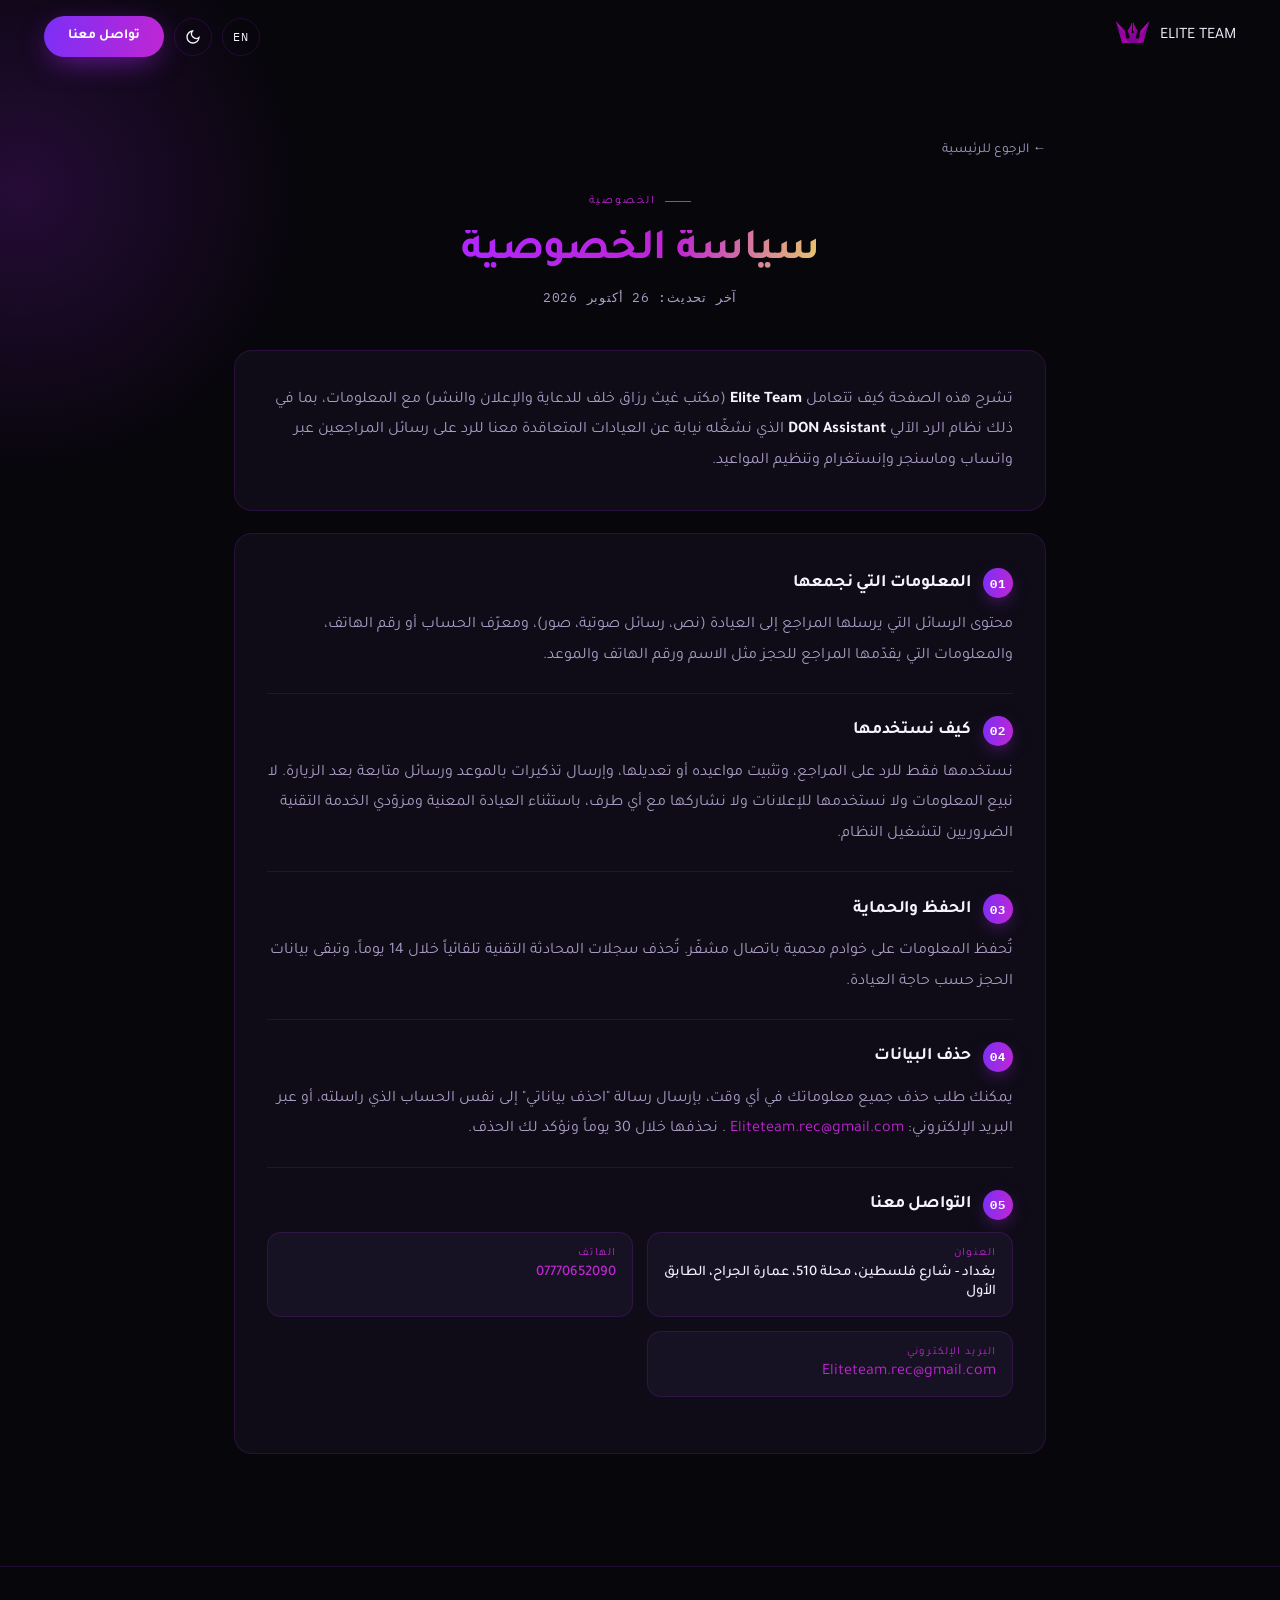
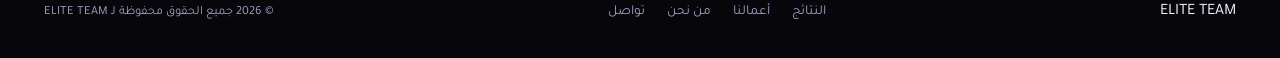
==== privacy/index.html @ 362922a3 "update" ====
<!doctype html>
<html lang="ar" dir="rtl" data-theme="dark">
  <head>
    <meta charset="UTF-8" />
    <meta name="viewport" content="width=device-width, initial-scale=1.0" />
    <link rel="icon" type="image/png" href="../images/logo.png" />
    <title
      data-ar="سياسة الخصوصية | Elite Team"
      data-en="Privacy Policy | Elite Team"
    >
      سياسة الخصوصية | Elite Team
    </title>
    <meta
      name="description"
      content="سياسة الخصوصية لـ Elite Team ونظام الرد الآلي DON Assistant"
    />

    <link rel="preconnect" href="https://fonts.googleapis.com" />
    <link rel="preconnect" href="https://fonts.gstatic.com" crossorigin />
    <link
      href="https://fonts.googleapis.com/css2?family=IBM+Plex+Mono:wght@400;500;600;700&family=Tajawal:wght@400;500;700;900&display=swap"
      rel="stylesheet"
    />

    <link rel="stylesheet" href="../style.css" />
    <link rel="stylesheet" href="styles.css" />
    <script src="../script.js" defer></script>
  </head>

  <body>
    <div class="scroll-progress" id="scrollProgress"></div>

    <!-- ================= NAV ================= -->
    <nav class="nav" id="nav">
      <div class="wrap nav-inner">
        <a href="../index.html#top" class="brand">
          <img src="../images/logo.png" alt="ELITE Logo" class="brand-logo" />
          <span class="brand-word">ELITE TEAM</span>
        </a>

        <div class="nav-actions">
          <button
            class="icon-btn mono"
            id="langToggle"
            title="Toggle language"
            type="button"
            aria-label="Toggle language"
          >
            EN
          </button>
          <button
            class="icon-btn"
            aria-label="Toggle theme"
            id="themeToggle"
            title="Toggle theme"
            type="button"
          >
            <svg
              id="themeIcon"
              width="16"
              height="16"
              viewBox="0 0 24 24"
              fill="none"
              stroke="currentColor"
              stroke-width="2"
            >
              <path d="M21 12.79A9 9 0 1 1 11.21 3 7 7 0 0 0 21 12.79z" />
            </svg>
          </button>
          <a href="../index.html#contact" class="cta-btn">
            <span data-ar="تواصل معنا" data-en="Contact Us">تواصل معنا</span>
          </a>
        </div>
      </div>
    </nav>

    <!-- ================= PRIVACY CONTENT ================= -->
    <section  class="privacy" id="privacy">
      <div class="wrap">
        <a class="privacy-back" href="../index.html">
          <span data-ar="← الرجوع للرئيسية" data-en="← Back to home"
            >← الرجوع للرئيسية</span
          >
        </a>

        <div class=" privacy-head" >
          <div class="eyebrow" data-ar="الخصوصية" data-en="Privacy">
            الخصوصية
          </div>
          <h2>
            <span 
              class="grad-text"
              data-ar="سياسة الخصوصية"
              data-en="Privacy Policy"
              >سياسة الخصوصية</span
            >
          </h2>
          <p
            class="privacy-date mono"
            data-ar="آخر تحديث: 26 أكتوبر 2026"
            data-en="Last updated: October 26, 2026"
          >
            آخر تحديث: 26 أكتوبر 2026
          </p>
        </div>

        <div class="privacy-card">
          <p
            data-ar="تشرح هذه الصفحة كيف تتعامل Elite Team (مكتب غيث رزاق خلف للدعاية والإعلان والنشر) مع المعلومات، بما في ذلك نظام الرد الآلي DON Assistant الذي نشغّله نيابة عن العيادات المتعاقدة معنا للرد على رسائل المراجعين عبر واتساب وماسنجر وإنستغرام وتنظيم المواعيد."
            data-en="This page explains how Elite Team (Ghaith Razzaq Khalaf Office for Advertising and Publishing) handles information, including DON Assistant, an automated messaging assistant we operate on behalf of partner clinics to reply to patient messages on WhatsApp, Messenger and Instagram and to manage appointments."
          >
            تشرح هذه الصفحة كيف تتعامل <strong>Elite Team</strong> (مكتب غيث
            رزاق خلف للدعاية والإعلان والنشر) مع المعلومات، بما في ذلك نظام الرد
            الآلي <strong>DON Assistant</strong> الذي نشغّله نيابة عن العيادات
            المتعاقدة معنا للرد على رسائل المراجعين عبر واتساب وماسنجر وإنستغرام
            وتنظيم المواعيد.
          </p>
        </div>

        <div class="privacy-card">
          <div class="p-section">
            <h3>
              <span class="p-num mono">01</span
              ><span
                data-ar="المعلومات التي نجمعها"
                data-en="Information We Collect"
                >المعلومات التي نجمعها</span
              >
            </h3>
            <p
              data-ar="محتوى الرسائل التي يرسلها المراجع إلى العيادة (نص، رسائل صوتية، صور)، ومعرّف الحساب أو رقم الهاتف، والمعلومات التي يقدّمها المراجع للحجز مثل الاسم ورقم الهاتف والموعد."
              data-en="Message content sent by the patient to the clinic (text, voice messages, images), the account ID or phone number, and booking details the patient provides such as name, phone number, and appointment time."
            >
              محتوى الرسائل التي يرسلها المراجع إلى العيادة (نص، رسائل صوتية،
              صور)، ومعرّف الحساب أو رقم الهاتف، والمعلومات التي يقدّمها المراجع
              للحجز مثل الاسم ورقم الهاتف والموعد.
            </p>
          </div>

          <div class="p-section">
            <h3>
              <span class="p-num mono">02</span
              ><span data-ar="كيف نستخدمها" data-en="How We Use It"
                >كيف نستخدمها</span
              >
            </h3>
            <p
              data-ar="نستخدمها فقط للرد على المراجع، وتثبيت مواعيده أو تعديلها، وإرسال تذكيرات بالموعد ورسائل متابعة بعد الزيارة. لا نبيع المعلومات ولا نستخدمها للإعلانات ولا نشاركها مع أي طرف، باستثناء العيادة المعنية ومزوّدي الخدمة التقنية الضروريين لتشغيل النظام."
              data-en="We use it only to reply to the patient, to book or change their appointment, and to send appointment reminders and follow-up messages after the visit. We do not sell this information, use it for advertising, or share it with anyone except the relevant clinic and the technical providers necessary to run the system."
            >
              نستخدمها فقط للرد على المراجع، وتثبيت مواعيده أو تعديلها، وإرسال
              تذكيرات بالموعد ورسائل متابعة بعد الزيارة. لا نبيع المعلومات ولا
              نستخدمها للإعلانات ولا نشاركها مع أي طرف، باستثناء العيادة المعنية
              ومزوّدي الخدمة التقنية الضروريين لتشغيل النظام.
            </p>
          </div>

          <div class="p-section">
            <h3>
              <span class="p-num mono">03</span
              ><span data-ar="الحفظ والحماية" data-en="Storage &amp; Protection"
                >الحفظ والحماية</span
              >
            </h3>
            <p
              data-ar="تُحفظ المعلومات على خوادم محمية باتصال مشفّر. تُحذف سجلات المحادثة التقنية تلقائياً خلال 14 يوماً، وتبقى بيانات الحجز حسب حاجة العيادة."
              data-en="Information is stored on secured servers over an encrypted connection. Technical conversation logs are deleted automatically within 14 days, while booking data is kept for as long as the clinic needs it."
            >
              تُحفظ المعلومات على خوادم محمية باتصال مشفّر. تُحذف سجلات المحادثة
              التقنية تلقائياً خلال 14 يوماً، وتبقى بيانات الحجز حسب حاجة
              العيادة.
            </p>
          </div>

          <div class="p-section">
            <h3>
              <span class="p-num mono">04</span
              ><span data-ar="حذف البيانات" data-en="Data Deletion"
                >حذف البيانات</span
              >
            </h3>
            <p>
              <span
                data-ar='يمكنك طلب حذف جميع معلوماتك في أي وقت، بإرسال رسالة "احذف بياناتي" إلى نفس الحساب الذي راسلته، أو عبر البريد الإلكتروني: '
                data-en='You can request deletion of all your information at any time by sending the message "delete my data" to the same account you messaged, or by email: '
                >يمكنك طلب حذف جميع معلوماتك في أي وقت، بإرسال رسالة "احذف
                بياناتي" إلى نفس الحساب الذي راسلته، أو عبر البريد الإلكتروني:
              </span>
              <a href="mailto:Eliteteam.rec@gmail.com"
                >Eliteteam.rec@gmail.com</a
              >
              .
              <span
                data-ar=" نحذفها خلال 30 يوماً ونؤكد لك الحذف."
                data-en=" We delete it within 30 days and confirm the deletion to you."
              >
                نحذفها خلال 30 يوماً ونؤكد لك الحذف.</span
              >
            </p>
          </div>

          <div class="p-section">
            <h3>
              <span class="p-num mono">05</span
              ><span data-ar="التواصل معنا" data-en="Contact Us"
                >التواصل معنا</span
              >
            </h3>
            <div class="p-contact">
              <div>
                <span data-ar="العنوان" data-en="ADDRESS">العنوان</span>
                <strong
                  data-ar="بغداد - شارع فلسطين، محلة 510، عمارة الجراح، الطابق الأول"
                  data-en="Palestine Street, Mahalla 510, Al-Jarrah Building, 1st Floor, Baghdad, Iraq"
                  >بغداد - شارع فلسطين، محلة 510، عمارة الجراح، الطابق
                  الأول</strong
                >
              </div>
              <div>
                <span data-ar="الهاتف" data-en="PHONE">الهاتف</span>
                <strong
                  ><a href="tel:+9647770652090" dir="ltr"
                    >07770652090</a
                  ></strong
                >
              </div>
              <div>
                <span data-ar="البريد الإلكتروني" data-en="EMAIL"
                  >البريد الإلكتروني</span
                >
                <strong></strong>
                  <a href="mailto:Eliteteam.rec@gmail.com"
                    >Eliteteam.rec@gmail.com</a
                  >
                </strong>
              </div>
            </div>
          </div>
        </div>
      </div>
    </section>

    <!-- ================= FOOTER ================= -->
    <footer>
      <div class="wrap footer-inner">
        <div class="brand">
          <span class="brand-word">ELITE TEAM</span>
        </div>
        <div class="footer-links">
          <a href="../index.html#results" data-ar="النتائج" data-en="Results"
            >النتائج</a
          >
          <a href="../index.html#work" data-ar="أعمالنا" data-en="Our Work"
            >أعمالنا</a
          >
          <a href="../index.html#about" data-ar="من نحن" data-en="About"
            >من نحن</a
          >
          <a href="../index.html#contact" data-ar="تواصل" data-en="Contact"
            >تواصل</a
          >
        </div>

        <div class="footer-copy">
          <span
            data-ar="© 2026 جميع الحقوق محفوظة لـ"
            data-en="© 2026 All rights reserved to"
            >© 2026 جميع الحقوق محفوظة لـ</span
          >
          <bdi class="brand-name">ELITE TEAM</bdi>
        </div>
      </div>
    </footer>

    <button
      class="to-top"
      id="toTop"
      title="Back to top"
      type="button"
      aria-label="Back to top"
    >
      <svg
        viewBox="0 0 24 24"
        fill="none"
        stroke="currentColor"
        stroke-width="2"
      >
        <path d="M12 19V5M5 12l7-7 7 7" />
      </svg>
    </button>
  </body>
</html>
---- style.css ----
@font-face {
  font-family: "rikos";
  src: url("RIKOS___.woff") format("woff");
  font-weight: normal;
  font-style: normal;
  font-display: swap;
}
/* ============ TOKENS ============ */
:root {
  --purple-1: #7b2ff7;
  --purple-2: #c026d3;
  --purple-3: #b026ff;
  --gold: #e8c96b;

  --ink: #07060b;
  --ink-2: #0f0c17;
  --ink-3: #171223;
  --ink-line: rgba(176, 38, 255, 0.16);
  --text-hi: #f6f2ff;
  --text-lo: #a99cc4;

  --paper: #f5f2fa;
  --paper-2: #ffffff;
  --paper-3: #efe9f8;
  --paper-line: rgba(123, 47, 247, 0.15);
  --pdark-hi: #160f24;
  --pdark-lo: #5c5375;

  --bg: var(--ink);
  --bg-2: var(--ink-2);
  --bg-3: var(--ink-3);
  --line: var(--ink-line);
  --hi: var(--text-hi);
  --lo: var(--text-lo);

  --radius: 18px;
  --ease: cubic-bezier(0.16, 0.8, 0.24, 1);
  --ease-spring: cubic-bezier(0.34, 1.56, 0.64, 1);

  --font-all: "Tajawal", sans-serif;

  --font-mono: "IBM Plex Mono", monospace;
}

[data-theme="light"] {
  --bg: var(--paper);
  --bg-2: var(--paper-2);
  --bg-3: var(--paper-3);
  --line: var(--paper-line);
  --hi: var(--pdark-hi);
  --lo: var(--pdark-lo);
}

* {
  margin: 0;
  padding: 0;
  box-sizing: border-box;
}
html {
  scroll-behavior: smooth;
}
body {
  background: var(--bg);
  color: var(--hi);
  font-family: var(--font-all);
  overflow-x: hidden;
  transition:
    background 0.5s var(--ease),
    color 0.5s var(--ease);
  -webkit-font-smoothing: antialiased;
}
body.locked {
  overflow: hidden;
  height: 100vh;
}

h1,
h2,
h3,
h4,
.display {
  font-family: var(--font-all);
  font-weight: 700;
  letter-spacing: -0.01em;
}
.mono {
  font-family: var(--font-mono);
  letter-spacing: 0.06em;
}

img,
svg {
  display: block;
  max-width: 100%;
}
a {
  color: inherit;
  text-decoration: none;
}
ul {
  list-style: none;
}
button {
  font-family: inherit;
  cursor: pointer;
  border: none;
  background: none;
  color: inherit;
}

.wrap {
  max-width: 1240px;
  margin: 0 auto;
  padding-inline: 24px;
}
section {
  position: relative;

  scroll-margin-top: 30px;
}
@media screen and (max-width: 768px) and (max-width: 1024px) {
  /* Put your CSS rules for mobile screens in here! */
  section {
    scroll-margin-top: 30px;
  }
}

.eyebrow {
  display: inline-flex;
  align-items: center;
  gap: 10px;
  font-size: 0.72rem;
  letter-spacing: 0.16em;
  text-transform: uppercase;
  color: var(--purple-2);
  margin-bottom: 18px;
  overflow: hidden;
}
.eyebrow::before {
  content: "";
  width: 26px;
  height: 1px;
  background: var(--purple-2);
  flex: none;
}

.grad-text {
  background: linear-gradient(
    100deg,
    var(--purple-3),
    var(--purple-2) 60%,
    var(--gold)
  );
  -webkit-background-clip: text;
  background-clip: text;
  color: transparent;
}

::selection {
  background: var(--purple-1);
  color: #fff;
}

/* ============ PRELOADER (signature entrance) ============ */
.preloader {
  position: fixed;
  inset: 0;
  z-index: 999;
  background: #07060b;
  display: flex;
  flex-direction: column;
  align-items: center;
  justify-content: center;
  gap: 22px;
  transition:
    opacity 0.6s var(--ease),
    visibility 0.6s var(--ease);
}
.preloader.hide {
  opacity: 0;
  visibility: hidden;
  pointer-events: none;
}
.preloader-mark {
  position: relative;
  width: 60px;
  height: auto;
  filter: drop-shadow(0 0 22px rgba(176, 38, 255, 0.55));
}

.preloader-icon {
  position: relative;
  width: 130px;
  height: 130px;
  display: flex;
  align-items: center;
  justify-content: center;
}
.preloader-ring {
  position: absolute;
  width: 130px;
  height: 130px;
  border-radius: 50%;
  border: 1px solid rgba(176, 38, 255, 0.28);
  border-top-color: #c026d3;
  animation: preSpin 1.1s linear infinite;
}
@keyframes preSpin {
  to {
    transform: rotate(360deg);
  }
}
.preloader-label {
  font-size: 0.72rem;
  letter-spacing: 0.22em;
  color: #a99cc4;
  opacity: 0;
  animation: fadein 0.5s ease-out 0.5s forwards;
  display: flex;
  align-items: center;
  gap: 8px;
}
.preloader-label .load-dots::after {
  content: "";
  display: inline-block;
  width: 4px;
  animation: dots 1.2s steps(4) infinite;
}
@keyframes dots {
  0% {
    content: "";
  }
  25% {
    content: ".";
  }
  50% {
    content: "..";
  }
  75% {
    content: "...";
  }
}
@keyframes fadein {
  to {
    opacity: 1;
  }
}

/* ============ SCROLL PROGRESS ============ */
.scroll-progress {
  position: fixed;
  top: 0;
  inset-inline: 0;
  height: 2px;
  z-index: 200;
  background: linear-gradient(90deg, var(--purple-1), var(--purple-2));
  transform-origin: left center;
  transform: scaleX(0);
}
[dir="rtl"] .scroll-progress {
  transform-origin: right center;
}

/* ============ NAV ============ */
.nav {
  position: fixed;
  inset-inline: 0;
  top: 0;
  z-index: 100;
  padding: 16px 0;
  transition:
    background 0.4s var(--ease),
    padding 0.4s var(--ease),
    border-color 0.4s var(--ease);
  border-bottom: 1px solid transparent;
}
.nav.scrolled {
  background: color-mix(in srgb, var(--bg) 82%, transparent);
  backdrop-filter: blur(16px) saturate(160%);
  border-bottom: 1px solid var(--line);
  padding: 10px 0;
}
.nav-inner {
  display: flex;
  align-items: center;
  justify-content: space-between;
  gap: 24px;
}
.brand {
  display: flex;
  align-items: center;
  gap: 10px;

  direction: ltr;
}
.brand-logo {
  width: 35px;
  height: 35px;
  position: relative;
  top: -5px;

  transition: transform 0.5s var(--ease-spring);
}
.brand:hover .brand-logo {
  transform: rotate(-8deg) scale(1.08);
}

.nav-links {
  display: flex;
  align-items: center;
  gap: 30px;
}
.nav-links a {
  font-size: 0.88rem;
  color: var(--lo);
  position: relative;
  padding: 4px 0;
  transition: color 0.3s;
}
.nav-links a::after {
  content: "";
  position: absolute;
  bottom: 0;
  inset-inline: 0;
  height: 1px;
  background: var(--purple-2);
  transform: scaleX(0);
  transform-origin: right center;
  transition: transform 0.35s var(--ease);
}
[dir="ltr"] .nav-links a::after {
  transform-origin: left center;
}
.nav-links a:hover {
  color: var(--hi);
}
.nav-links a:hover::after {
  transform: scaleX(1);
}

.nav-actions {
  display: flex;
  align-items: center;
  gap: 10px;
}
.icon-btn {
  width: 38px;
  height: 38px;
  border-radius: 50%;
  display: flex;
  align-items: center;
  justify-content: center;
  border: 1px solid var(--line);
  color: var(--hi);
  font-size: 0.72rem;
  font-family: var(--font-mono);
  transition:
    border-color 0.3s,
    background 0.3s,
    transform 0.4s var(--ease-spring);
  flex: none;
}
.icon-btn:hover {
  border-color: var(--purple-2);
  background: rgba(176, 38, 255, 0.08);
  transform: translateY(-2px) scale(1.06);
}
.icon-btn:active {
  transform: scale(0.92);
}
.icon-btn svg {
  transition: transform 0.5s var(--ease-spring);
}
.icon-btn:hover svg {
  transform: rotate(25deg);
}

.cta-btn {
  position: relative;
  overflow: hidden;
  display: inline-flex;
  align-items: center;
  gap: 10px;
  padding: 12px 24px;
  border-radius: 999px;
  background: linear-gradient(100deg, var(--purple-1), var(--purple-2));
  color: #fff;
  font-weight: 600;
  font-size: 0.86rem;
  box-shadow: 0 8px 30px -8px rgba(176, 38, 255, 0.7);
  transition:
    transform 0.4s var(--ease-spring),
    box-shadow 0.4s var(--ease);
  white-space: nowrap;
}
.cta-btn::before {
  content: "";
  position: absolute;
  inset: 0;
  background: linear-gradient(100deg, var(--purple-2), var(--gold));
  opacity: 0;
  transition: opacity 0.4s var(--ease);
}
.cta-btn span {
  position: relative;
  z-index: 1;
}
.cta-btn:hover {
  transform: translateY(-3px);
  box-shadow: 0 14px 34px -8px rgba(176, 38, 255, 0.9);
}
.cta-btn:hover::before {
  opacity: 1;
}
.cta-btn:active {
  transform: translateY(-1px) scale(0.98);
}

.cta-ghost {
  display: inline-flex;
  align-items: center;
  gap: 10px;
  padding: 12px 24px;
  border-radius: 999px;
  border: 1px solid var(--line);
  color: var(--hi);
  font-weight: 600;
  font-size: 0.86rem;
  transition:
    border-color 0.3s,
    background 0.3s,
    transform 0.4s var(--ease-spring);
}
.cta-ghost:hover {
  border-color: var(--purple-2);
  background: rgba(176, 38, 255, 0.06);
  transform: translateY(-3px);
}
.cta-ghost:active {
  transform: translateY(-1px) scale(0.98);
}

.burger {
  display: none;
  width: 40px;
  height: 40px;
  border-radius: 50%;
  border: 1px solid var(--line);
  align-items: center;
  justify-content: center;
  flex: none;
}
.burger span {
  display: block;
  width: 16px;
  height: 1.5px;
  background: var(--hi);
  position: relative;
  transition: background 0.3s;
}
.burger span::before,
.burger span::after {
  content: "";
  position: absolute;
  width: 16px;
  height: 1.5px;
  background: var(--hi);
  left: 0;
  transition: transform 0.3s var(--ease);
}
.burger span::before {
  top: -5px;
}
.burger span::after {
  top: 5px;
}
.burger.open span {
  background: transparent;
}
.burger.open span::before {
  transform: translateY(5px) rotate(45deg);
}
.burger.open span::after {
  transform: translateY(-5px) rotate(-45deg);
}

.mobile-panel {
  position: fixed;
  inset: 0;
  z-index: 99;
  background: var(--bg);
  display: flex;
  flex-direction: column;
  align-items: center;
  justify-content: center;
  gap: 26px;
  clip-path: circle(0% at 92% 4%);
  transition: clip-path 0.6s var(--ease);
  pointer-events: none;
}
.mobile-panel.open {
  clip-path: circle(150% at 92% 4%);
  pointer-events: auto;
}
.mobile-panel a {
  font-family: var(--font-all);
  font-weight: 700;
  font-size: 1.6rem;
  opacity: 0;
  transform: translateY(14px);
  transition:
    opacity 0.4s var(--ease),
    transform 0.4s var(--ease);
}
.mobile-panel.open a {
  opacity: 1;
  transform: translateY(0);
}
.mobile-panel.open a:nth-child(1) {
  transition-delay: 0.08s;
}
.mobile-panel.open a:nth-child(2) {
  transition-delay: 0.13s;
}
.mobile-panel.open a:nth-child(3) {
  transition-delay: 0.18s;
}
.mobile-panel.open a:nth-child(4) {
  transition-delay: 0.23s;
}
.mobile-panel.open a:nth-child(5) {
  transition-delay: 0.28s;
}
.mobile-panel.open a:nth-child(6) {
  transition-delay: 0.33s;
}
.mobile-panel.open a:nth-child(7) {
  transition-delay: 0.38s;
}

/* ============ REVEAL UTILITIES (scroll-triggered, JS toggled, replayable) ============ */
.reveal {
  opacity: 0;
  transform: translateY(24px) scale(0.98);
  transition:
    opacity 0.6s cubic-bezier(0.16, 1, 0.3, 1),
    transform 0.6s cubic-bezier(0.16, 1, 0.3, 1);
  will-change: opacity, transform;
  backface-visibility: hidden;
}
.reveal.in {
  opacity: 1;
  transform: translateY(0) scale(1);
}

/* ============ HERO ============ */
.hero {
  min-height: 100vh;
  display: flex;
  align-items: center;
  padding-top: 80px;
  padding-bottom: 20px;
  background:
    radial-gradient(
      650px 500px at 82% 18%,
      rgba(123, 47, 247, 0.28),
      transparent 60%
    ),
    var(--bg);
  overflow: hidden;
}
.hero-spot {
  position: absolute;
  inset: 0;
  pointer-events: none;
  z-index: 1;
  background: radial-gradient(
    280px 280px at var(--mx, 50%) var(--my, 30%),
    rgba(176, 38, 255, 0.16),
    transparent 70%
  );
}
[data-theme="light"] .hero-spot {
  background: radial-gradient(
    280px 280px at var(--mx, 50%) var(--my, 30%),
    rgba(176, 38, 255, 0.1),
    transparent 70%
  );
}

.hero-grid {
  position: absolute;
  inset: 0;
  z-index: 0;
  opacity: 0.5;
  background-image:
    linear-gradient(var(--line) 1px, transparent 1px),
    linear-gradient(90deg, var(--line) 1px, transparent 1px);
  background-size: 64px 64px;
  mask-image: radial-gradient(700px 500px at 70% 20%, black, transparent 75%);
  will-change: transform;
}

.hero-inner {
  position: relative;
  z-index: 2;
  display: grid;
  grid-template-columns: 1.15fr 0.85fr;
  gap: 40px;
  align-items: center;
}

.hero-anim > * {
  opacity: 0;
  transform: translateY(24px);
  animation: heroUp 0.9s var(--ease) forwards;
}

.hero-anim h1 {
  animation-delay: 0.3s;
}
.hero-anim .sub {
  animation-delay: 0.45s;
}
.hero-anim .hero-actions {
  animation-delay: 0.6s;
}
.hero-anim .hero-tags {
  animation-delay: 0.72s;
}
@keyframes heroUp {
  to {
    opacity: 1;
    transform: translateY(0);
  }
}

.hero h1 {
  font-size: clamp(2.3rem, 4.6vw, 4.1rem);
  line-height: 1.16;
  margin-bottom: 24px;
}
.hero p.sub {
  font-size: 1.08rem;
  color: var(--lo);
  max-width: 520px;
  line-height: 1.85;
  margin-bottom: 36px;
}
.newsub {
  font-size: 1.08rem;
  color: var(--lo);
  line-height: 1.85;
  text-align: center;
}
.hero-actions {
  display: flex;
  gap: 16px;
  flex-wrap: wrap;
  margin-bottom: 46px;
}

.hero-tags {
  display: flex;
  gap: 26px;
  flex-wrap: wrap;
}
.hero-tags .tag {
  display: flex;
  align-items: center;
  gap: 8px;
  font-size: 0.82rem;
  color: var(--lo);
}
.hero-tags .tag svg {
  width: 16px;
  height: 16px;
  color: var(--purple-2);
}

.hero-visual {
  position: relative;
  aspect-ratio: 3/4;
  display: flex;
  align-items: center;
  justify-content: center;
  opacity: 0;
  transform: scale(0.85) rotate(-6deg);
  animation: heroVisual 1.1s var(--ease-spring) 0.5s forwards;
}
@keyframes heroVisual {
  to {
    opacity: 1;
    transform: scale(1) rotate(0);
  }
}
.hero-visual .ring {
  position: absolute;
  inset: 0;
  border-radius: 50%;
  border: 1px solid var(--line);
  animation: spin 40s linear infinite;
}
.hero-visual .ring.r2 {
  inset: 10%;
  animation-duration: 60s;
  animation-direction: reverse;
}
@keyframes spin {
  to {
    transform: rotate(360deg);
  }
}
.hero-crown {
  width: 52%;
  filter: drop-shadow(0 20px 60px rgba(176, 38, 255, 0.55));
  animation: float 5s ease-in-out infinite;
}
@keyframes float {
  0%,
  100% {
    transform: translateY(0);
  }
  50% {
    transform: translateY(-14px);
  }
}

/* ============ SECTION HEAD ============ */
.section-head {
  max-width: 640px;
  margin-bottom: 60px;
}
.section-head h2 {
  font-size: clamp(1.9rem, 3.4vw, 2.9rem);
  line-height: 1.24;
}
.section-head p {
  color: var(--lo);
  margin-top: 16px;
  font-size: 1.02rem;
  line-height: 1.8;
}

/* ============ RESULTS ============ */
.results {
  padding: 70px 0;
  background: var(--bg-2);
  border-top: 1px solid var(--line);
  border-bottom: 1px solid var(--line);
  position: relative;
  overflow: hidden;
}
.stat-grid {
  display: grid;
  grid-template-columns: repeat(3, 1fr);
  gap: 1px;
  background: var(--line);
  border: 1px solid var(--line);
  border-radius: var(--radius);
  overflow: hidden;
}
.stat-card {
  background: var(--bg-2);
  padding: 44px 26px;
  text-align: center;
  position: relative;
  transition: background 0.4s var(--ease);
}
.stat-card:hover {
  background: color-mix(in srgb, var(--bg-2) 80%, var(--purple-1) 12%);
}
.stat-card .aperture {
  width: 56px;
  height: 56px;
  margin: 0 auto 20px;
  position: relative;
}
.stat-card .aperture svg {
  width: 100%;
  height: 100%;
  transition: transform 0.7s var(--ease-spring);
}
.stat-card:hover .aperture svg {
  transform: rotate(45deg) scale(1.1);
}
.stat-num {
  font-family: var(--font-all);
  font-weight: 700;
  font-size: clamp(2.1rem, 3.4vw, 2.8rem);
  font-variant-numeric: tabular-nums;
}
.stat-label {
  color: var(--lo);
  font-size: 0.88rem;
  margin-top: 10px;
  line-height: 1.6;
}

.stories .stories-card .stat-label {
  margin-top: 8px;
  margin-bottom: 20px;
}

/* ============ WORK GRID ============ */
.work {
  padding: 70px 0 60px;

  border-bottom: 1px solid var(--line);
}

/* ============ VIDEO SHOWCASE ============ */
.video-showcase {
  position: relative;
  max-width: 900px;
  margin: 0 auto;
}

.video-frame {
  position: relative;
  width: 100%;
  max-width: 380px; /* Shorts are vertical — keeps the frame from going too wide on desktop */
  aspect-ratio: 9 / 16; /* Shorts native ratio — this is what kills the black bars */
  margin: 0 auto;
  border-radius: var(--radius);
  overflow: hidden;
  border: 1px solid var(--line);
  background: #000;
  box-shadow: 0 20px 60px -20px rgba(123, 47, 247, 0.45);
}
.video-frame iframe {
  position: absolute;
  inset: 0;
  width: 100%;
  height: 100%;
  border: 0;
  display: block;
}

@media (max-width: 480px) {
  .video-frame {
    max-width: 100%;
  }
}

.video-arrow {
  position: absolute;
  top: 50%;
  transform: translateY(-50%);
  width: 48px;
  height: 48px;
  border-radius: 50%;
  display: flex;
  align-items: center;
  justify-content: center;
  background: color-mix(in srgb, var(--bg-2) 65%, transparent);
  backdrop-filter: blur(10px);
  border: 1px solid var(--line);
  color: var(--hi);
  z-index: 2;
  transition:
    background 0.3s,
    border-color 0.3s,
    transform 0.3s var(--ease-spring);
}
.video-arrow:hover {
  background: rgba(176, 38, 255, 0.28);
  border-color: var(--purple-2);
  transform: translateY(-50%) scale(1.08);
}
.video-arrow:active {
  transform: translateY(-50%) scale(0.94);
}
.video-arrow-prev {
  left: 16px;
}
.video-arrow-next {
  right: 16px;
}

.video-caption {
  margin-top: 24px;
  text-align: center;
}

.video-insta-btn {
  margin-top: 16px;
  margin-bottom: 16px;
  padding: 10px 20px; /* overrides cta-ghost's 12px 24px */
  gap: 8px; /* overrides cta-ghost's 10px */
  font-size: 0.82rem; /* overrides cta-ghost's 0.86rem */
  opacity: 1;
  transform: translateY(8px) scale(0.92);
  transition:
    border-color 0.3s,
    background 0.3s,
    opacity 0.35s var(--ease-spring),
    transform 0.35s var(--ease-spring);
}

.video-insta-btn svg {
  width: 16px;
  height: 16px;
  color: var(--purple-2);
}
.video-insta-btn:hover {
  border-color: var(--purple-2);
  background: rgba(176, 38, 255, 0.08);
  transform: translateY(-2px);
}
.video-insta-btn:active {
  transform: translateY(0) scale(0.97);
}

@media (max-width: 480px) {
  .video-insta-btn {
    width: 100%;
    justify-content: center;
    padding: 12px 20px; /* slightly taller on mobile for an easier tap target */
  }
}

.video-dots {
  display: flex;
  justify-content: center;
  gap: 8px;
  margin-top: 18px;
  direction: ltr;
}
.video-dot {
  width: 8px;
  height: 8px;
  border-radius: 50%;
  background: var(--line);
  border: none;
  padding: 0;
  cursor: pointer;
  transition:
    background 0.3s,
    transform 0.3s;
}
.video-dot.active {
  background: var(--purple-2);
  transform: scale(1.3);
}

@media (max-width: 768px) {
  .video-arrow {
    width: 38px;
    height: 38px;
  }
  .video-arrow-prev {
    left: 8px;
  }
  .video-arrow-next {
    right: 8px;
  }
}

/* ============ STORIES ============ */
.stories {
  padding: 70px 0 60px;
}
.story-card {
  display: grid;
  grid-template-columns: 0.85fr 1.15fr;
  gap: 44px;
  align-items: center;
  padding: 44px;
  border: 1px solid var(--line);
  border-radius: 24px;
  margin-bottom: 26px;
  background: linear-gradient(160deg, var(--bg-3), transparent);
  transition:
    border-color 0.4s var(--ease),
    transform 0.4s var(--ease);
}

.story-card:hover {
  border-color: var(--purple-2);
  transform: translateY(-4px);
}
.story-card:nth-child(even) {
  grid-template-columns: 1.15fr 0.85fr;
}
.story-quote-wrap {
  position: relative;
}
.story-quote-wrap .quote-mark {
  font-family: var(--font-all);
  font-size: 5rem;
  font-weight: 700;
  color: var(--purple-2);
  opacity: 0.25;
  line-height: 1;
}
.story-quote {
  font-family: var(--font-all);
  font-size: 1.35rem;
  font-weight: 600;
  line-height: 1.55;
  margin-top: -14px;
}
.story-meta {
  margin-top: 22px;
  padding-top: 18px;
  border-top: 1px solid rgba(148, 148, 158, 0.28);
  display: flex;
  align-items: center;
  justify-content: center;
  gap: 14px;
}

.stories .stories-card {
  display: flex;
  flex-direction: column;
}
.stories .stories-card h3 {
  height: 3em;
  line-height: 1.4;
  overflow: hidden;
  display: flex;
  align-items: flex-end;
  justify-content: center;
}
.stories .stories-card .story-full-title {
  height: auto;
  overflow: visible;
  display: block;
}
.stories .stories-card .stat-num {
  margin-top: 14px;
}
.stories .stories-card .story-meta {
  margin-top: auto; /* pushes this row (and the button after it) down to the bottom */
}

.story-name {
  max-width: 220px; /* caps how wide the name area can get */
}
.story-name strong {
  display: block;
  font-size: 0.92rem;
  height: 2.6em; /* fixed 2-line box, same idea as the headline fix */
  line-height: 1.3;
  overflow: hidden; /* only kicks in on the rare name that needs a 3rd line */
}
.story-name span {
  display: block;
  font-size: 0.8rem;
  color: var(--lo);
}

.story-stat-panel {
  border: 1px solid var(--line);
  border-radius: 20px;
  padding: 32px;
  text-align: center;
  background: var(--bg-2);
}
.story-stat-panel .big-num {
  font-family: var(--font-all);
  font-weight: 700;
  font-size: 3rem;
  font-variant-numeric: tabular-nums;
}
.story-stat-panel .big-label {
  color: var(--lo);
  font-size: 0.86rem;
  margin-top: 8px;
}
.story-stat-panel .divider {
  height: 1px;
  background: var(--line);
  margin: 22px 0;
}
.story-stat-panel .mini-row {
  display: flex;
  justify-content: space-between;
  font-size: 0.82rem;
  color: var(--lo);
  margin-bottom: 8px;
}
.story-stat-panel .mini-row b {
  color: var(--hi);
}

/* ============ FULL STORY CARDS (video + long-form case study) ============ */
.story-full {
  border: 1px solid var(--line);
  border-radius: 24px;
  background: linear-gradient(160deg, var(--bg-3), transparent);
  padding: 40px;
  margin-bottom: 40px;
  transition:
    border-color 0.4s var(--ease),
    transform 0.4s var(--ease);
}
.story-full:hover {
  border-color: var(--purple-2);
}
.story-full:last-child {
  margin-bottom: 0;
}

.story-full-media {
  max-width: 380px; /* reels are vertical — matches the case-videos section above */
  margin: 0 auto 40px;
  display: flex;
  flex-direction: column;
  align-items: center;
}
.story-full-image {
  position: relative;
  width: 140px;
  height: 140px;
  border-radius: 50%;
  overflow: hidden;
  background: #000;
  border: 1px solid var(--line);
  box-shadow: 0 20px 60px -20px rgba(123, 47, 247, 0.45);
  margin: 0 auto 22px;
}
.story-full-image img {
  width: 100%;
  height: 100%;
  object-fit: cover;
  display: block;
}
.story-full-video iframe {
  position: absolute;
  inset: 0;
  width: 100%;
  height: 100%;
  border: 0;
  display: block;
}

.story-insta-btn {
  display: inline-flex;
  align-items: center;
  gap: 8px;
  margin-top: 18px;
  padding: 10px 20px;
  border-radius: 999px;
  border: 1px solid var(--line);
  color: var(--hi);
  font-family: var(--font-all);
  font-weight: 600;
  font-size: 0.82rem;
  transition:
    border-color 0.3s,
    background 0.3s,
    transform 0.35s var(--ease-spring);
}
.story-insta-btn svg {
  width: 16px;
  height: 16px;
  color: var(--purple-2);
}
.story-insta-btn:hover {
  border-color: var(--purple-2);
  background: rgba(176, 38, 255, 0.08);
  transform: translateY(-2px);
}
.story-insta-btn:active {
  transform: translateY(0) scale(0.97);
}

@media (max-width: 480px) {
  .story-full-media {
    max-width: 100%;
  }
  .story-insta-btn {
    width: 100%;
    justify-content: center;
    padding: 12px 20px;
  }
}

.story-full-body {
  max-width: 760px;
  margin: 0 auto;
}
.story-full-title {
  font-family: var(--font-all);
  font-size: 1.55rem;
  font-weight: 800;
  line-height: 1.45;
  margin-bottom: 28px;
  text-align: center;
}
.story-full-body p {
  font-family: var(--font-all);
  font-size: 1.05rem;
  line-height: 1.9;
  color: var(--lo);
  margin-bottom: 22px;
}
.story-full-body h4 {
  font-family: var(--font-all);
  font-size: 1.2rem;
  font-weight: 700;
  color: var(--hi);
  margin: 36px 0 14px;
}
.story-highlight {
  font-weight: 600;
  color: var(--hi) !important;
  border-inline-start: 3px solid var(--purple-2);
  padding-inline-start: 18px;
}
.story-tagline {
  font-size: 1.25rem;
  font-weight: 700;
  text-align: center;
  margin-top: 36px !important;
  margin-bottom: 36px !important;
}
.story-full-body .story-meta {
  margin-top: 36px;
  padding-top: 28px;
  border-top: 1px solid var(--line);
  justify-content: center;
}

@media (max-width: 900px) {
  .story-full {
    padding: 26px 22px;
    border-radius: 20px;
    margin-bottom: 28px;
  }
  .story-full-media {
    margin-bottom: 28px;
  }
  .story-full-video {
    border-radius: 12px;
  }
  .story-full-title {
    font-size: 1.25rem;
    margin-bottom: 20px;
  }
  .story-full-body p {
    font-size: 0.98rem;
    line-height: 1.8;
    margin-bottom: 18px;
  }
  .story-full-body h4 {
    font-size: 1.08rem;
    margin: 26px 0 10px;
  }
  .story-tagline {
    font-size: 1.1rem;
    margin-top: 26px !important;
    margin-bottom: 26px !important;
  }
  .story-full-body .story-meta {
    margin-top: 26px;
    padding-top: 20px;
  }
}

@media (max-width: 480px) {
  .story-full {
    padding: 20px 16px;
  }
  .story-full-title {
    font-size: 1.12rem;
  }
  .story-full-body p {
    font-size: 0.92rem;
  }
}

/* ============ ABOUT ============ */
.about {
  padding: 70px 0;
  background: var(--bg-2);
  border-top: 1px solid var(--line);
  border-bottom: 1px solid var(--line);
}
.about-grid {
  display: grid;
  grid-template-columns: 1fr;
  gap: 70px;
  align-items: center;
}
.about-text p {
  margin-top: 22px;
  color: var(--lo);
  font-size: 1.03rem;
  line-height: 1.95;
  margin-bottom: 20px;
}
.about-values {
  display: grid;
  grid-template-columns: repeat(3, 1f);
  gap: 18px;
  margin-top: 36px;
}
.value-item {
  border-top: 1px solid var(--line);
  padding-top: 16px;
  transition: border-color 0.3s;
}
.value-item:hover {
  border-color: var(--purple-2);
}
.value-item .v-no {
  font-family: var(--font-mono);
  color: var(--purple-2);
  font-size: 0.78rem;
}
.value-item h4 {
  margin-top: 8px;
  font-size: 1.02rem;
}
.value-item p {
  color: var(--lo);
  font-size: 0.86rem;
  margin-top: 6px;
  line-height: 1.7;
}

.about-visual {
  position: relative;
  aspect-ratio: 1/1;
  border-radius: 24px;
  overflow: hidden;
  border: 1px solid var(--line);
  background:
    radial-gradient(
      circle at 30% 20%,
      rgba(176, 38, 255, 0.35),
      transparent 55%
    ),
    radial-gradient(
      circle at 75% 80%,
      rgba(192, 38, 211, 0.28),
      transparent 55%
    ),
    var(--bg-3);
  display: flex;
  align-items: center;
  justify-content: center;
}
.about-visual .silhouette-big {
  width: 56%;
  opacity: 0.92;
  filter: drop-shadow(0 30px 60px rgba(0, 0, 0, 0.5));
  animation: float 6s ease-in-out infinite;
}
.about-visual::after {
  content: "";
  position: absolute;
  inset: 0;
  background-image:
    linear-gradient(var(--line) 1px, transparent 1px),
    linear-gradient(90deg, var(--line) 1px, transparent 1px);
  background-size: 40px 40px;
  opacity: 0.25;
}

/* ============ CONTACT ============ */
.contact {
  padding: 70px 0 60px;
  position: relative;
  overflow: hidden;
}
.contact-glow {
  position: absolute;
  inset: 0;
  background: radial-gradient(
    600px 400px at 50% 0%,
    rgba(123, 47, 247, 0.25),
    transparent 65%
  );
  pointer-events: none;
}
.contact .eyebrow {
  justify-content: center;
}
.contact-inner {
  position: relative;
  text-align: center;
  max-width: 720px;
  margin: 0 auto;
}
.contact h2 {
  font-size: clamp(2.1rem, 4vw, 3.4rem);
  line-height: 1.2;
  margin-bottom: 22px;
}
.contact p.sub {
  color: var(--lo);
  font-size: 1.05rem;
  margin-bottom: 44px;
  line-height: 1.8;
}
.contact-actions {
  display: flex;
  gap: 16px;
  justify-content: center;
  flex-wrap: wrap;
  margin-bottom: 60px;
}
.contact-icon-link {
  display: flex;
  align-items: center;
  justify-content: center;
  /* width: 48px;
  height: 48px; */
  /* border-radius: 50%;
  border: 1px solid var(--line); */
  transition:
    transform 0.35s var(--ease-spring),
    border-color 0.3s,
    box-shadow 0.3s;
}
.contact-icon-link:hover {
  transform: translateY(-4px);
}
.contact-icon-link:active {
  transform: translateY(-1px) scale(0.95);
}
.contact-icon {
  width: 100px;
  height: 100px;
  object-fit: contain;
  display: block;
}
.contact-icon-insta {
  width: 90px;
  height: 90px;
  object-fit: contain;
  display: block;
  padding-bottom: 3px;
}
.contact-grid {
  display: grid;
  grid-template-columns: repeat(2, 1fr);
  gap: 1px;
  background: var(--line);
  border: 1px solid var(--line);
  border-radius: var(--radius);
  overflow: hidden;
  text-align: start;
}
.contact-item {
  background: var(--bg-2);
  padding: 28px;
  transition: background 0.3s;
}
.contact-item:hover {
  background: color-mix(in srgb, var(--bg-2) 82%, var(--purple-1) 10%);
}
.contact-item .c-label {
  font-family: var(--font-mono);
  font-size: 0.72rem;
  color: var(--purple-2);
  letter-spacing: 0.1em;
  margin-bottom: 10px;
}
.contact-item .c-value {
  font-family: var(--font-all);
  font-weight: 700;
  font-size: 1.05rem;
}
.contact-item .c-note {
  font-size: 0.76rem;
  color: var(--lo);
  margin-top: 6px;
}

/* ============ FOOTER ============ */
footer {
  border-top: 1px solid var(--line);
  padding: 36px 0;
}
.footer-inner {
  display: flex;
  align-items: center;
  justify-content: space-between;
  flex-wrap: wrap;
  gap: 16px;
}
@media (max-width: 768px) {
  .footer-inner {
    flex-direction: column;
    align-items: center;
    justify-content: center;
    text-align: center;
    gap: 20px;
  }
  .footer {
    flex-direction: column;
    align-items: center;
    justify-content: center;
    text-align: center;
    gap: 20px;
  }
  /* للتأكد من أن قائمة الروابط تصبح عمودية أو متمركزة أيضاً في الموبايل */
  .footer-links {
    justify-content: center;
  }
}
.footer-links {
  display: flex;
  gap: 22px;
  flex-wrap: wrap;
}
.footer-links a {
  color: var(--lo);
  font-size: 0.85rem;
  transition: color 0.3s;
}
.footer-links a:hover {
  color: var(--purple-2);
}
.footer-copy {
  color: var(--lo);
  font-size: 0.78rem;
}
.copy {
  margin-top: 25px;
  margin-left: 15px;
  margin-right: 15px;
  text-align: center;
}
/* ============ BACK TO TOP ============ */
.to-top {
  position: fixed;
  bottom: 26px;
  inset-inline-end: 26px;
  z-index: 80;
  width: 46px;
  height: 46px;
  border-radius: 50%;
  background: var(--bg-2);
  border: 1px solid var(--line);
  display: flex;
  align-items: center;
  justify-content: center;
  color: var(--hi);
  opacity: 0;
  transform: translateY(12px) scale(0.9);
  pointer-events: none;
  transition:
    opacity 0.35s var(--ease),
    transform 0.35s var(--ease-spring),
    border-color 0.3s;
}
.to-top.show {
  opacity: 1;
  transform: translateY(0) scale(1);
  pointer-events: auto;
}
.to-top:hover {
  border-color: var(--purple-2);
  transform: translateY(-3px) scale(1.05);
}
.to-top svg {
  width: 18px;
  height: 18px;
}

/* ============ RESPONSIVE ============ */

/* ---- Tablets: max-width 1024px ---- */
@media (max-width: 1024px) {
  .wrap {
    padding-inline: 20px;
  }
  .nav-links {
    display: none;
  }
  .burger {
    display: flex;
  }
  .hero {
    padding-top: 110px;
    padding-bottom: 64px;
  }
  .hero-inner {
    grid-template-columns: 1fr;
    gap: 28px;
  }
  .hero-visual {
    order: -1;
    max-width: 260px;
    margin: 0 auto;
  }
  .hero p.sub {
    max-width: none;
  }
  .stat-grid {
    grid-template-columns: repeat(2, 1fr);
  }
  .stat-grid > .stat-card:last-child {
    grid-column: 1 / -1;
  }
  .work {
    padding: 110px 0;
  }

  .about {
    padding: 110px 0;
  }
  .about-grid {
    grid-template-columns: 1fr;
    gap: 44px;
  }
  .about-visual {
    order: -1;
    max-width: 340px;
    margin: 0 auto;
  }
  .stories {
    padding: 110px 0;
  }
  .stories .stat-card .story-insta-btn {
    align-self: center;
  }
  .story-card,
  .story-card:nth-child(even) {
    grid-template-columns: 1fr;
    gap: 28px;
    padding: 32px;
  }
  .contact {
    padding: 110px 0 80px;
  }
  .contact-grid {
    grid-template-columns: 1fr;
  }
  .section-head {
    margin-bottom: 44px;
  }
}

/* ---- Mobile: max-width 768px ---- */
@media (max-width: 768px) {
  .wrap {
    padding-inline: 18px;
  }

  /* Typography scale-down so headings/paragraphs never force horizontal scroll or awkward wraps */
  .hero h1 {
    font-size: clamp(1.9rem, 8vw, 2.6rem);
    line-height: 1.22;
    margin-bottom: 18px;
  }
  .hero p.sub {
    font-size: 0.98rem;
    line-height: 1.75;
    margin-bottom: 28px;
  }
  .section-head h2 {
    font-size: clamp(1.5rem, 6vw, 2rem);
  }
  .section-head p {
    font-size: 0.94rem;
  }
  .contact h2 {
    font-size: clamp(1.6rem, 7vw, 2.2rem);
  }
  .contact p.sub {
    font-size: 0.95rem;
  }
  .story-quote {
    font-size: 1.08rem;
  }
  .about-text p {
    font-size: 0.95rem;
    line-height: 1.8;
  }

  /* Nav: hamburger menu takes over, lang/theme toggles stay visible & compact */
  .nav {
    padding: 12px 0;
  }
  .nav-inner {
    gap: 10px;
  }
  .brand-word {
    font-size: 0.95rem;

    font-family: "rikos", sans-serif;
    letter-spacing: 2.5px; /* جربي تقليل المسافة بين الحروف (قيم سالبة مثل -1px أو -2px لتجعلها متقاربة) */
    font-weight: 700; /* جعل الخط عريضاً ليقارب شكل الشعار */
    text-transform: uppercase; /* لضمان أن تكون جميع الحروف كبيرة */
  }
  .nav-actions {
    gap: 6px;
  }
  .icon-btn {
    width: 34px;
    height: 34px;
    font-size: 0.66rem;
  }
  .nav-actions .cta-btn {
    display: none;
  } /* primary CTA already reachable via hero + contact section on mobile */
  .burger {
    width: 36px;
    height: 36px;
  }

  /* Sections: reduce vertical padding for mobile */
  .hero {
    padding-top: 96px;
    padding-bottom: 52px;
    min-height: auto;
  }
  .results {
    padding: 60px 0;
  }
  .work {
    padding: 60px 0;
  }

  .stories {
    padding: 60px 0;
  }
  .about {
    padding: 60px 0;
  }
  .contact {
    padding: 80px 0 60px;
  }
  .section-head {
    margin-bottom: 34px;
  }

  /* Flex containers stack vertically */
  .hero-actions {
    flex-direction: column;
    align-items: stretch;
  }
  .hero-actions a {
    justify-content: center;
    text-align: center;
  }
  .hero-tags {
    flex-direction: column;
    gap: 12px;
  }
  .contact-actions {
    align-items: stretch;
  }
  .contact-actions a {
    justify-content: center;
    text-align: center;
  }
  .footer-inner {
    /* flex-direction: column;
    text-align: center; */
    flex-direction: column;
    align-items: center;
    justify-content: center;
    text-align: center;
    gap: 20px;
  }
  .footer-links {
    justify-content: center;
  }

  /* Grids collapse to a single column */
  .stat-grid {
    grid-template-columns: 1fr;
  }
  .about-values {
    grid-template-columns: 1fr;
  }
  .contact-grid {
    grid-template-columns: 1fr;
  }

  .story-card {
    padding: 24px;
    border-radius: 18px;
  }
  .story-stat-panel {
    padding: 24px;
  }
  .story-stat-panel .big-num {
    font-size: 2.3rem;
  }

  /* "Aperture" / stat icon shrinks so cards fit comfortably and nothing overflows horizontally */
  .stat-card {
    padding: 32px 18px;
  }
  .stat-card .aperture {
    width: 44px;
    height: 44px;
    margin-bottom: 14px;
  }
  .stat-num {
    font-size: clamp(1.8rem, 7vw, 2.3rem);
  }

  .about-visual {
    max-width: 100%;
  }
  .hero-visual {
    max-width: 220px;
  }

  .to-top {
    width: 40px;
    height: 40px;
    bottom: 16px;
    inset-inline-end: 16px;
  }
}

@media (max-width: 600px) {
  .stat-grid {
    grid-template-columns: 1fr;
  }
  .hero-actions {
    flex-direction: column;
    align-items: stretch;
  }
  .hero-actions a {
    justify-content: center;
  }
  .about-values {
    grid-template-columns: 1fr;
  }
  .to-top {
    width: 42px;
    height: 42px;
    bottom: 18px;
    inset-inline-end: 18px;
  }
}

@media (prefers-reduced-motion: reduce) {
  * {
    animation-duration: 0.001ms !important;
    transition-duration: 0.001ms !important;
  }
}

.story-extra-content {
  max-height: 0;
  opacity: 0;
  overflow: hidden;
  visibility: hidden;
  transition:
    max-height 0.4s cubic-bezier(0.16, 1, 0.3, 1),
    opacity 0.3s ease,
    visibility 0.4s ease;
  text-align: start;
  font-size: 0.9rem;
  color: var(--lo);
  line-height: 1.7;
  margin-top: 24px;
}

.stories-card.expanded .story-extra-content {
  max-height: 3000px;
  opacity: 1;
  visibility: visible;
  margin-top: 12px;
}

/* Show More / Show Less Button */
.story-toggle-btn {
  display: inline-flex;
  align-items: center;
  justify-content: center;
  gap: 6px;
  background: none;
  border: none;
  color: var(--purple-2);
  font-size: 0.82rem;
  font-weight: 600;
  cursor: pointer;
  margin: 12px auto 0;
  padding: 4px 8px;
  transition: opacity 0.2s ease;
}

.story-toggle-btn:hover {
  opacity: 0.8;
}

/* Arrow rotation animation */
.toggle-arrow {
  width: 14px;
  height: 14px;
  transition: transform 0.3s cubic-bezier(0.34, 1.56, 0.64, 1);
}

.stories-card.expanded .toggle-arrow {
  transform: rotate(180deg);
}
/*new*/
.stories-grid {
  display: grid;
  grid-template-columns: repeat(3, 1fr);

  overflow: hidden;

  gap: 24px; /* Space between the cards so they don't stick together */
}

.stories-card {
  background: var(--bg-2);
  padding: 44px 26px;
  text-align: center;
  position: relative;
  scroll-margin-top: 30px;
  transition:
    background 0.4s var(--ease),
    transform 0.4s var(--ease); /* Removed height transition */

  border: 1px solid var(--line);
  border-radius: var(--radius);
}

.stories-card:hover {
  background-color: #7b2ff7;
  background: color-mix(in srgb, var(--bg-2) 80%, var(--purple-1) 12%);
}
/* Responsive for tablets and mobile */
@media (max-width: 1024px) {
  .stories-grid {
    grid-template-columns: 1fr; /* Stacks them nicely on smaller screens */
  }
}
.stories-grid {
  display: flex;
  flex-direction: column;
  gap: 24px; /* Space between each stacked story card */
}
.story-extra-content .video-frame {
  margin: 0 auto 32px auto !important;
}
.stories .stories-card .stat-label {
  /* margin-bottom: 20px; */
  margin-top: 8px;
  margin-bottom: 20px;
}
/* Fix for the stretched Instagram button */
.stories .stories-card .story-insta-btn {
  align-self: center;
}
---- privacy/styles.css ----
/* ============ PRIVACY PAGE — reuses style.css tokens ============ */

.privacy {
  position: relative;
  padding: 140px 0 90px;
  overflow: hidden;
}

/* Same soft purple glow as the hero, toned down */
.privacy::before {
  content: "";
  position: absolute;
  top: -120px;
  inset-inline-start: 50%;
  width: 620px;
  height: 620px;
  transform: translateX(-50%);
  background: radial-gradient(
    circle,
    rgba(176, 38, 255, 0.18),
    transparent 65%
  );
  pointer-events: none;
  z-index: 0;
}

.privacy .wrap {
  position: relative;
  z-index: 1;
  max-width: 860px;
}

.privacy-back {
  display: inline-block;
  margin-bottom: 32px;
  font-size: 0.85rem;
  color: var(--lo);
  transition: color 0.3s;
}
.privacy-back:hover {
  color: var(--purple-2);
}

.privacy-head {
  text-align: center;
  margin-bottom: 44px;
  align-items: center;
  text-align: center;
}
.privacy-head .eyebrow {
  justify-content: center;
}
.privacy-head h2 {
  font-size: clamp(1.9rem, 3.4vw, 2.8rem);
}
.privacy-date {
  color: var(--lo);
  font-size: 0.8rem;
  margin-top: 10px;
}

.privacy-card {
  background: var(--bg-2);
  border: 1px solid var(--line);
  border-radius: var(--radius);
  padding: 34px 32px;
  margin-bottom: 22px;
}

.privacy-card p {
  color: var(--lo);
  line-height: 1.9;
  font-size: 1rem;
}

.privacy-card strong {
  color: var(--hi);
}

.privacy-card a {
  color: var(--purple-2);
  border-bottom: 1px solid transparent;
  transition: border-color 0.3s;
}
.privacy-card a:hover {
  border-color: var(--purple-2);
}

.p-section {
  padding: 22px 0;
  border-top: 1px solid var(--line);
}
.p-section:first-of-type {
  border-top: none;
  padding-top: 0;
}

.p-section h3 {
  display: flex;
  align-items: center;
  gap: 12px;
  font-size: 1.1rem;
  margin-bottom: 12px;
  color: var(--hi);
}

.p-num {
  width: 30px;
  height: 30px;
  border-radius: 50%;
  display: inline-flex;
  align-items: center;
  justify-content: center;
  flex: none;
  font-size: 0.75rem;
  color: #fff;
  background: linear-gradient(100deg, var(--purple-1), var(--purple-2));
  box-shadow: 0 6px 18px -6px rgba(176, 38, 255, 0.7);
}

/* Contact grid — matches the "01/02/03" value-card look used elsewhere */
.p-contact {
  display: grid;
  grid-template-columns: repeat(2, minmax(0, 1fr));
  gap: 14px;
  margin-top: 6px;
}
.p-contact div {
  background: var(--bg-3);
  border: 1px solid var(--line);
  border-radius: 14px;
  padding: 14px 16px;
}
.p-contact span {
  display: block;
  font-size: 0.7rem;
  letter-spacing: 0.1em;
  text-transform: uppercase;
  color: var(--purple-2);
  margin-bottom: 4px;
}
.p-contact strong {
  color: var(--hi);
  font-weight: 500;
  font-size: 0.92rem;
  word-break: break-word;
}

@media (max-width: 768px) {
  .privacy {
    padding: 110px 0 70px;
  }
  .privacy-card {
    padding: 24px 20px;
  }
  .p-contact {
    grid-template-columns: 1fr;
  }
  .privacy::before {
    width: 420px;
    height: 420px;
  }
}

@media (max-width: 480px) {
  .privacy-card p {
    font-size: 0.95rem;
  }
  .p-section h3 {
    font-size: 1rem;
  }
}
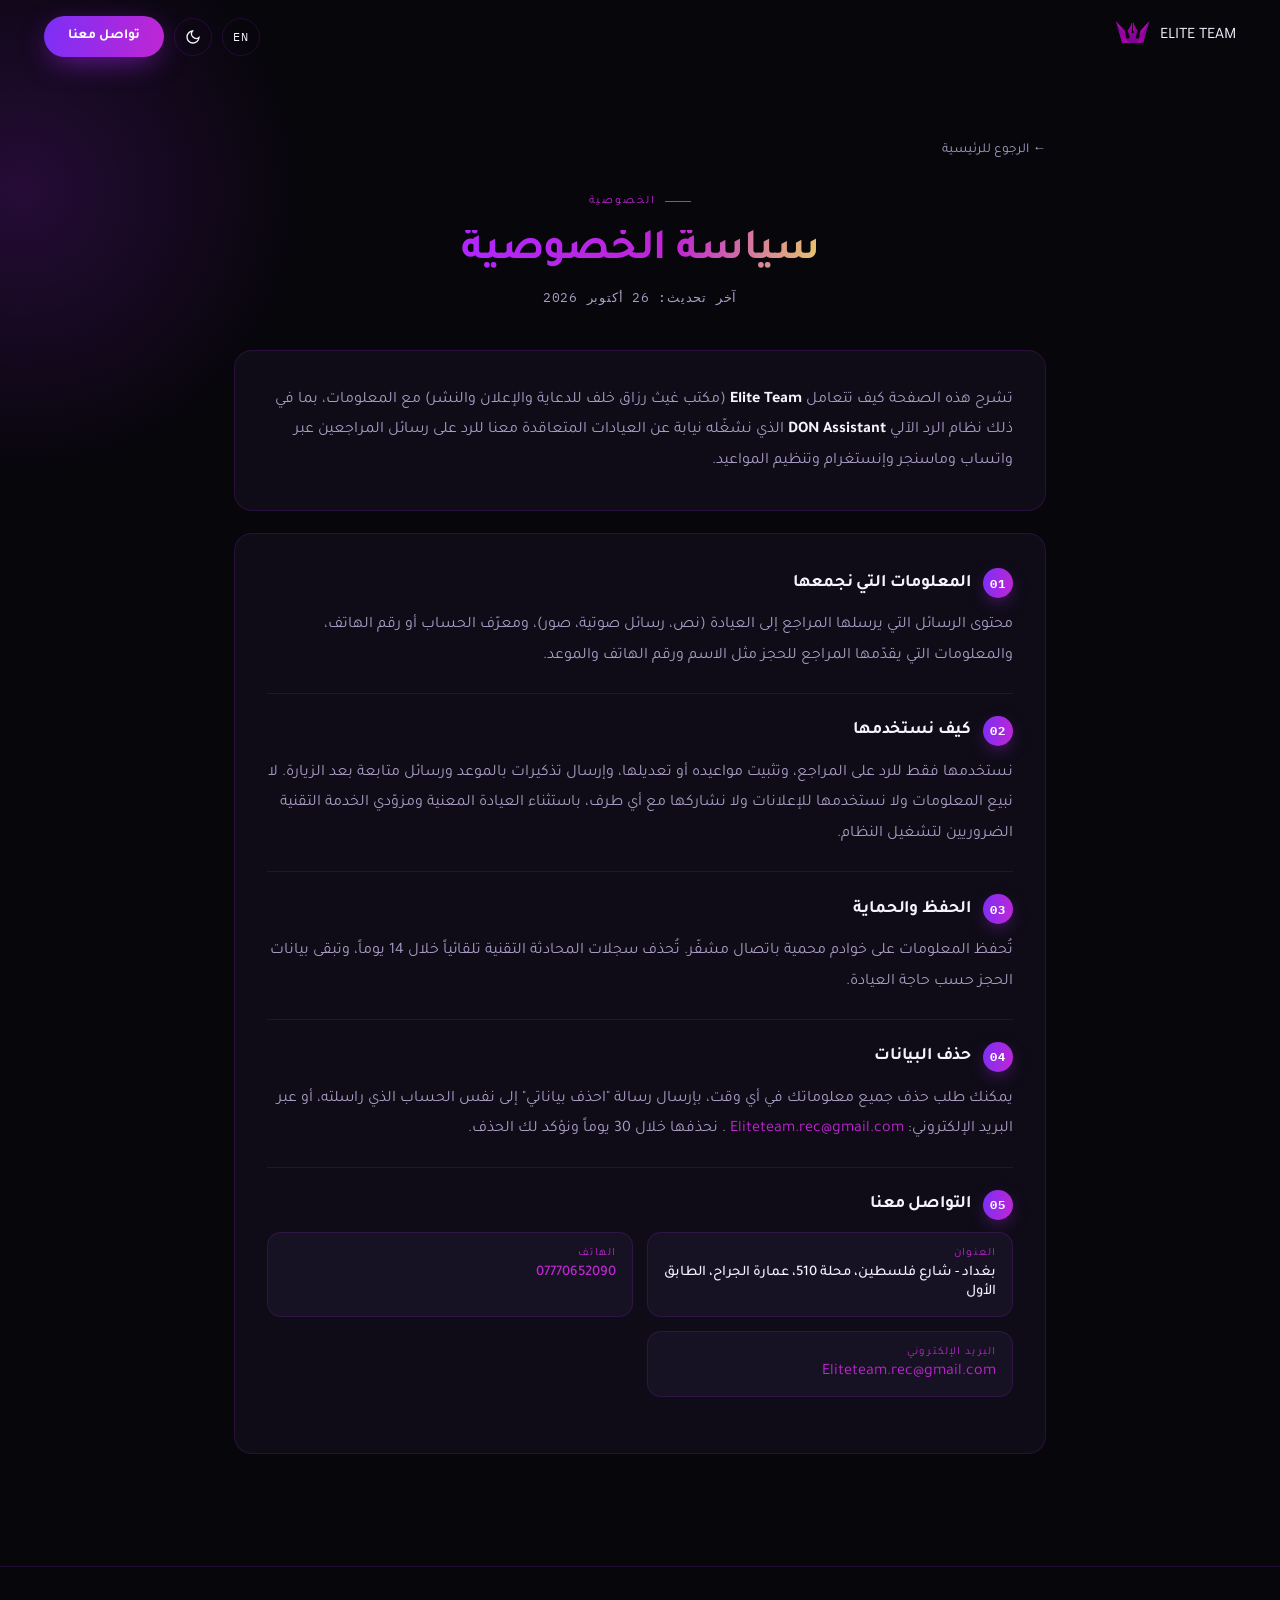
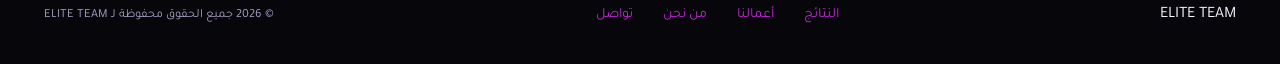
==== commit 57d43e43: "update" ====
--- a/privacy/index.html
+++ b/privacy/index.html
@@ -246,7 +246,7 @@
         <div class="brand">
           <span class="brand-word">ELITE TEAM</span>
         </div>
-        <div class="footer-links">
+        <div class="nav-links">
           <a href="../index.html#results" data-ar="النتائج" data-en="Results"
             >النتائج</a
           >
--- a/style.css
+++ b/style.css
@@ -125,6 +125,7 @@
   }
 }
 
+/*hj*/
 .eyebrow {
   display: inline-flex;
   align-items: center;
@@ -312,7 +313,8 @@
 }
 .nav-links a {
   font-size: 0.88rem;
-  color: var(--lo);
+  /* color: var(--lo); */
+  color: var(--purple-2);
   position: relative;
   padding: 4px 0;
   transition: color 0.3s;
@@ -331,9 +333,9 @@
 [dir="ltr"] .nav-links a::after {
   transform-origin: left center;
 }
-.nav-links a:hover {
+/* .nav-links a:hover {
   color: var(--hi);
-}
+} */
 .nav-links a:hover::after {
   transform: scaleX(1);
 }
@@ -1504,7 +1506,7 @@
     justify-content: center;
   }
 }
-.footer-links {
+/* .footer-links {
   display: flex;
   gap: 22px;
   flex-wrap: wrap;
@@ -1516,7 +1518,7 @@
 }
 .footer-links a:hover {
   color: var(--purple-2);
-}
+} */
 .footer-copy {
   color: var(--lo);
   font-size: 0.78rem;
@@ -1949,3 +1951,41 @@
 .stories .stories-card .story-insta-btn {
   align-self: center;
 }
+
+.footer-links {
+  /* display: flex; */
+  align-items: center;
+  /* gap: 30px; */
+}
+.footer-links a {
+  font-size: 0.88rem;
+  /* color: var(--lo); */
+  color: var(--purple-2);
+  position: relative;
+  padding: 4px 0;
+  /* transition: color 0.3s; */
+}
+/* Replace .footer-links with whatever class wraps these text lines */
+.footer-links p {
+  margin: 8px 0; /* Shrinks the gap. Change 8px to whatever looks best to you! */
+}
+.footer-links a::after {
+  content: "";
+  position: absolute;
+  bottom: 0;
+  inset-inline: 0;
+  height: 1px;
+  background: var(--purple-2);
+  transform: scaleX(0);
+  transform-origin: right center;
+  transition: transform 0.35s var(--ease);
+}
+[dir="ltr"] .footer-links a {
+  transform-origin: left center;
+}
+/* .nav-links a:hover {
+  color: var(--hi);
+} */
+.footer-links a:hover::after {
+  transform: scaleX(1);
+}
--- a/privacy/styles.css
+++ b/privacy/styles.css
@@ -44,8 +44,6 @@
 .privacy-head {
   text-align: center;
   margin-bottom: 44px;
-  align-items: center;
-  text-align: center;
 }
 .privacy-head .eyebrow {
   justify-content: center;
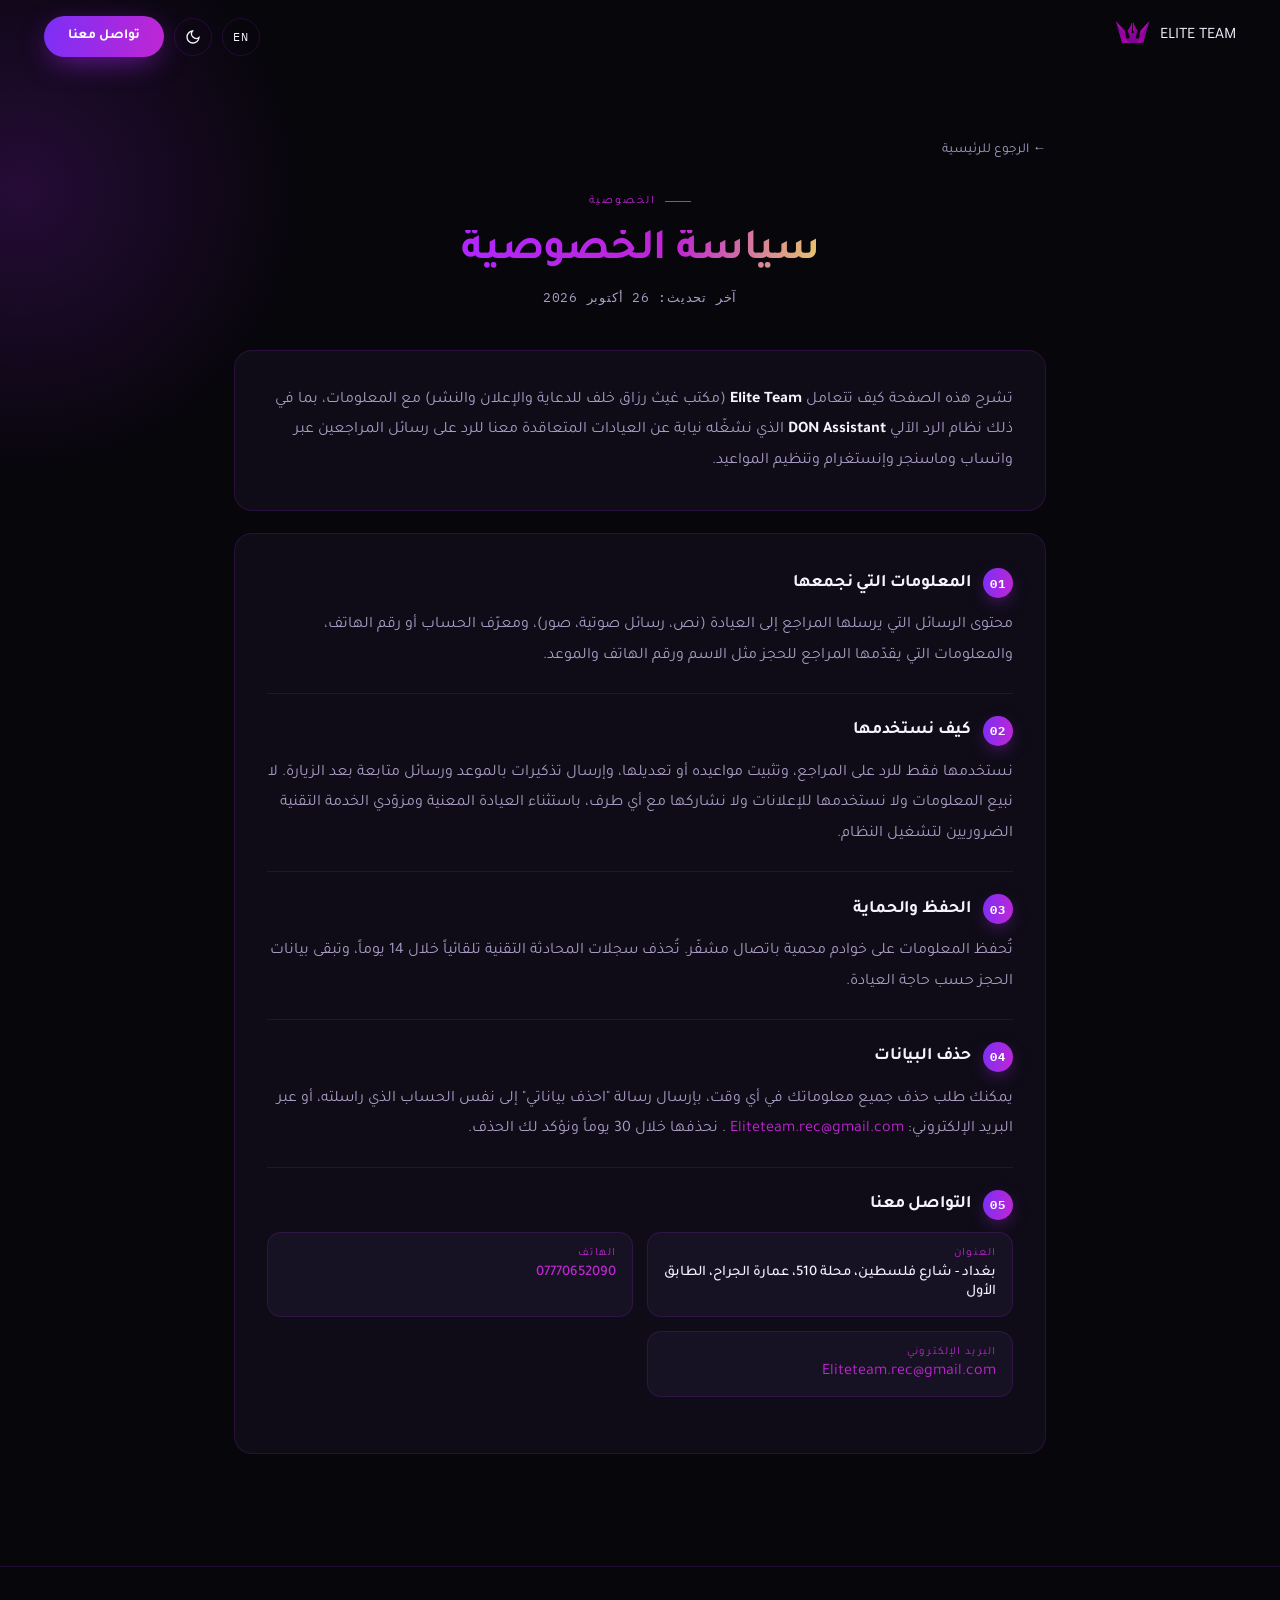
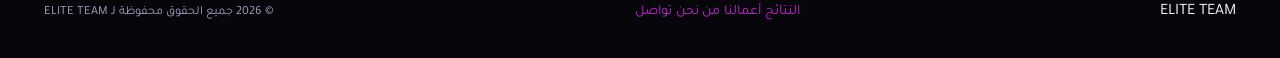
==== commit 80f537d0: "update" ====
--- a/privacy/index.html
+++ b/privacy/index.html
@@ -246,7 +246,7 @@
         <div class="brand">
           <span class="brand-word">ELITE TEAM</span>
         </div>
-        <div class="nav-links">
+        <div class="footer-links">
           <a href="../index.html#results" data-ar="النتائج" data-en="Results"
             >النتائج</a
           >
--- a/style.css
+++ b/style.css
@@ -1955,7 +1955,7 @@
 .footer-links {
   /* display: flex; */
   align-items: center;
-  /* gap: 30px; */
+  gap: 30px;
 }
 .footer-links a {
   font-size: 0.88rem;
